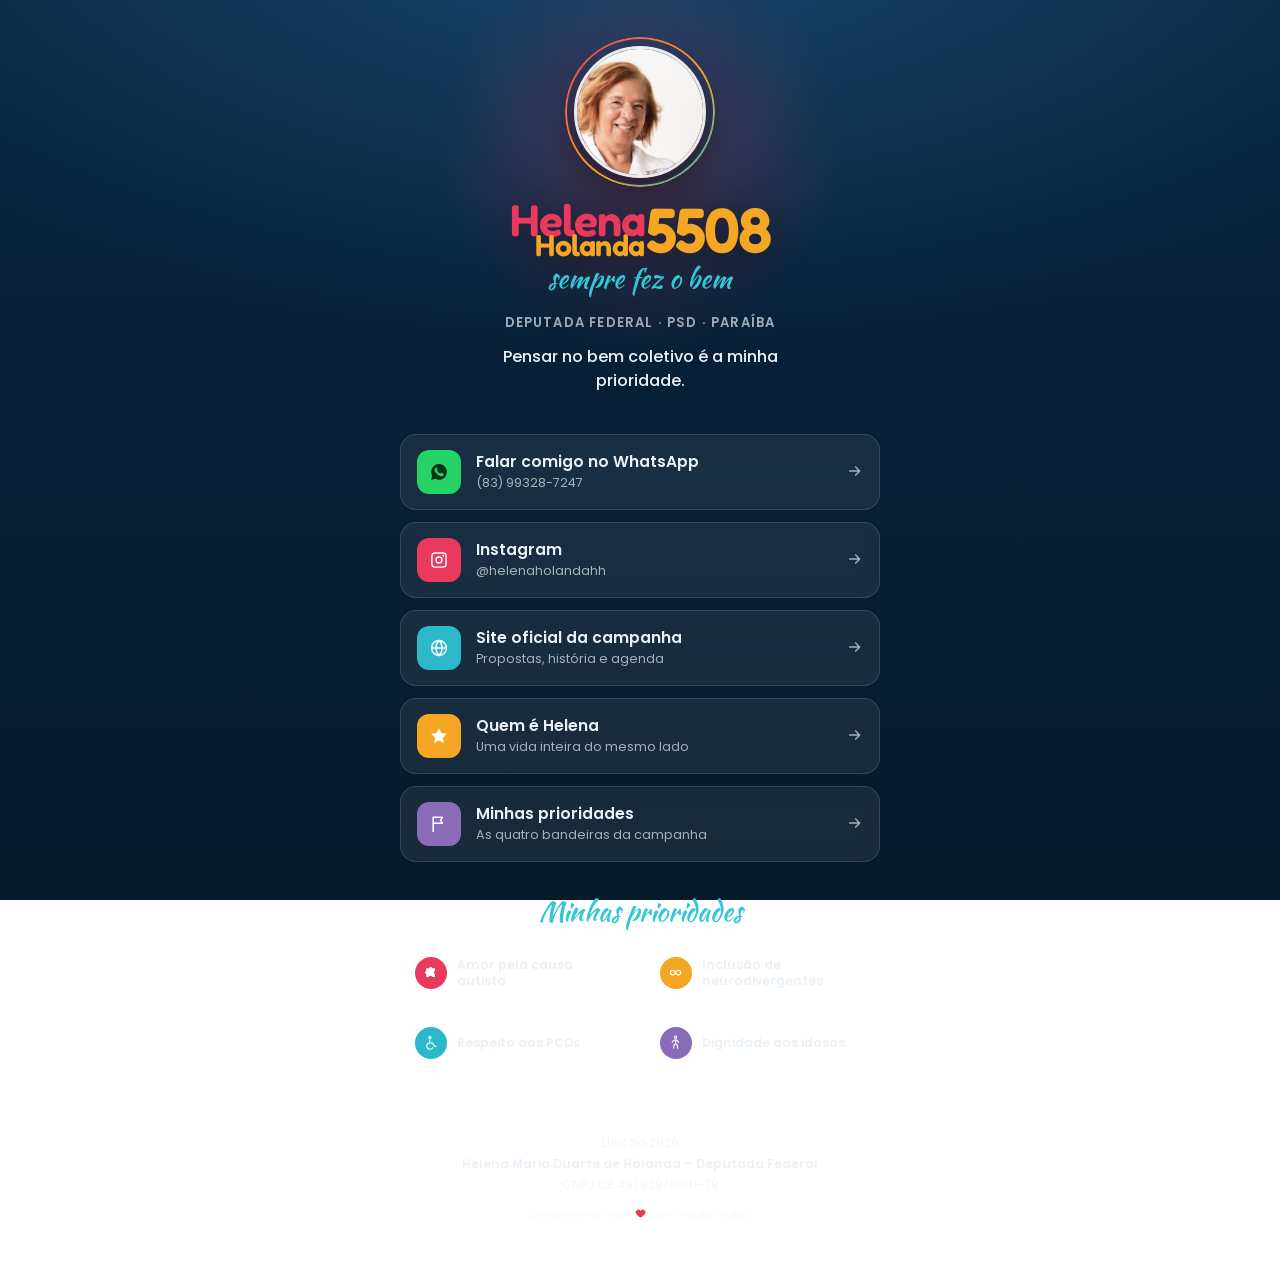
==== index.html @ 1fc752a4 "Biolink de Helena Holanda 5508 Pagina de links para a bio do Instagram, em HTML/CSS/JS puros, sem bu" ====
<!DOCTYPE html>
<html lang="pt-BR">
<head>
<meta charset="UTF-8">
<meta name="viewport" content="width=device-width, initial-scale=1, viewport-fit=cover">
<title>Helena Holanda 5508 — sempre fez o bem</title>
<meta name="description" content="Helena Holanda 5508, Deputada Federal pela Paraíba. Uma vida dedicada à inclusão, aos PCDs, aos idosos e à causa autista.">
<meta name="theme-color" content="#0c2c4a">

<meta property="og:type" content="profile">
<meta property="og:title" content="Helena Holanda 5508 — sempre fez o bem">
<meta property="og:description" content="Deputada Federal · PSD · Paraíba. Fale comigo, conheça minha história e minhas prioridades.">
<meta property="og:image" content="assets/img/og.jpg">

<link rel="icon" href="assets/img/helena-avatar.jpg">
<link rel="preconnect" href="https://fonts.googleapis.com">
<link rel="preconnect" href="https://fonts.gstatic.com" crossorigin>
<link href="https://fonts.googleapis.com/css2?family=Fredoka:wght@500;600;700&family=Kaushan+Script&family=Poppins:wght@300;400;500;600;700;800&display=swap" rel="stylesheet">

<link rel="stylesheet" href="css/main.css">
<link rel="stylesheet" href="css/home.css">
<link rel="stylesheet" href="css/pages.css">
</head>
<body>

<!-- ===================== ÍCONES ===================== -->
<svg xmlns="http://www.w3.org/2000/svg" style="display:none">
  <symbol id="i-whatsapp" viewBox="0 0 24 24"><path fill="currentColor" d="M12.04 2.5c-5.2 0-9.42 4.22-9.42 9.42 0 1.66.44 3.28 1.27 4.71L2.5 21.5l4.99-1.3a9.4 9.4 0 0 0 4.55 1.16h.01c5.2 0 9.42-4.22 9.42-9.42s-4.23-9.44-9.43-9.44Zm5.49 13.3c-.23.65-1.36 1.25-1.87 1.29-.5.05-.96.23-3.25-.68-2.74-1.08-4.47-3.9-4.6-4.08-.14-.18-1.1-1.46-1.1-2.79s.7-1.98.95-2.25c.25-.27.54-.34.72-.34l.52.01c.17 0 .39-.06.61.47l.83 2.02c.07.14.11.3.02.48l-.32.53c-.1.13-.22.27-.09.53.14.25.6 1 1.29 1.62.89.79 1.64 1.04 1.88 1.16.23.13.37.11.5-.07l.72-.84c.16-.22.33-.18.56-.1l2 .95c.23.11.39.17.45.27.05.09.05.58-.18 1.23Z"/></symbol>
  <symbol id="i-instagram" viewBox="0 0 24 24"><path fill="none" stroke="currentColor" stroke-width="1.7" d="M7.2 3.5h9.6a3.7 3.7 0 0 1 3.7 3.7v9.6a3.7 3.7 0 0 1-3.7 3.7H7.2a3.7 3.7 0 0 1-3.7-3.7V7.2a3.7 3.7 0 0 1 3.7-3.7Z"/><circle cx="12" cy="12" r="3.6" fill="none" stroke="currentColor" stroke-width="1.7"/><circle cx="17.1" cy="6.9" r="1.1" fill="currentColor"/></symbol>
  <symbol id="i-globe" viewBox="0 0 24 24"><circle cx="12" cy="12" r="9" fill="none" stroke="currentColor" stroke-width="1.7"/><path fill="none" stroke="currentColor" stroke-width="1.7" d="M3 12h18M12 3c2.5 2.6 3.8 5.7 3.8 9S14.5 18.4 12 21c-2.5-2.6-3.8-5.7-3.8-9S9.5 5.6 12 3Z"/></symbol>
  <symbol id="i-star" viewBox="0 0 24 24"><path fill="currentColor" d="m12 2.6 2.9 5.9 6.5.9-4.7 4.6 1.1 6.4-5.8-3-5.8 3 1.1-6.4L2.6 9.4l6.5-.9L12 2.6Z"/></symbol>
  <symbol id="i-flag" viewBox="0 0 24 24"><path fill="none" stroke="currentColor" stroke-width="1.8" stroke-linecap="round" stroke-linejoin="round" d="M5 21V4m0 0h11l-2 3.5L16 11H5"/></symbol>
  <symbol id="i-heart" viewBox="0 0 24 24"><path fill="currentColor" d="M12 21s-7.5-4.6-9.6-9A5.4 5.4 0 0 1 12 6.4 5.4 5.4 0 0 1 21.6 12c-2.1 4.4-9.6 9-9.6 9z"/></symbol>
  <symbol id="i-puzzle" viewBox="0 0 24 24"><path fill="currentColor" d="M5 5h4.5a2.6 2.6 0 0 1 5 0H19v4.5a2.6 2.6 0 0 0 0 5V19h-4.5a2.6 2.6 0 0 0-5 0H5v-4.5a2.6 2.6 0 0 1 0-5V5Z"/></symbol>
  <symbol id="i-infinity" viewBox="0 0 24 24"><path fill="none" stroke="currentColor" stroke-width="2" stroke-linecap="round" d="M12 12c-1.5-2.5-3-3.5-4.6-3.5a3.5 3.5 0 0 0 0 7c1.6 0 3.1-1 4.6-3.5s3-3.5 4.6-3.5a3.5 3.5 0 0 1 0 7c-1.6 0-3.1-1-4.6-3.5Z"/></symbol>
  <symbol id="i-wheelchair" viewBox="0 0 24 24"><path fill="none" stroke="currentColor" stroke-width="1.8" stroke-linecap="round" stroke-linejoin="round" d="M11 5.6a1.7 1.7 0 1 0 0-3.4 1.7 1.7 0 0 0 0 3.4Zm-.4 2.1v5h4.6l2.6 5.1m-2.4 2.4a5.2 5.2 0 1 1-4.8-8.1M18.6 17.8h2.2"/></symbol>
  <symbol id="i-elderly" viewBox="0 0 24 24"><path fill="none" stroke="currentColor" stroke-width="1.8" stroke-linecap="round" stroke-linejoin="round" d="M12 5.2a1.8 1.8 0 1 0 0-3.6 1.8 1.8 0 0 0 0 3.6Zm-2.3 3.1L12 7.5l2.6 1.2 2.2 3M12 7.5v6.2m0 0-2.4 2.1-.8 5m3.2-7.1 2.6 2.4.7 4.7M6.6 11.4 8 9.2"/></symbol>
  <symbol id="i-arrow" viewBox="0 0 24 24"><path fill="none" stroke="currentColor" stroke-width="2.2" stroke-linecap="round" stroke-linejoin="round" d="M4 12h15m-6-6 6 6-6 6"/></symbol>
  <symbol id="i-back" viewBox="0 0 24 24"><path fill="none" stroke="currentColor" stroke-width="2.2" stroke-linecap="round" stroke-linejoin="round" d="M20 12H5m6-6-6 6 6 6"/></symbol>
  <symbol id="i-share" viewBox="0 0 24 24"><path fill="none" stroke="currentColor" stroke-width="1.8" stroke-linecap="round" stroke-linejoin="round" d="M12 3v13m0-13L8 7m4-4 4 4M5 14v5a2 2 0 0 0 2 2h10a2 2 0 0 0 2-2v-5"/></symbol>
  <symbol id="i-check" viewBox="0 0 24 24"><path fill="none" stroke="currentColor" stroke-width="2.4" stroke-linecap="round" stroke-linejoin="round" d="m5 12.5 4.5 4.5L19 7"/></symbol>
</svg>

<div class="app">

  <!-- ===================== HOME ===================== -->
  <section class="pg is-on" id="home">

    <header class="hero">
      <div class="hero__glow" aria-hidden="true"></div>

      <figure class="avatar">
        <img src="assets/img/helena-avatar.jpg" alt="Helena Holanda" width="640" height="640">
      </figure>

      <div class="marca" aria-label="Helena Holanda 5508 — sempre fez o bem">
        <span class="marca__nome">Helena</span>
        <span class="marca__num">5508</span>
        <span class="marca__sob">Holanda</span>
        <span class="marca__slogan">sempre fez o bem</span>
      </div>

      <p class="hero__cargo" id="hero-cargo"></p>
      <p class="hero__chamada" id="hero-chamada"></p>
    </header>

    <nav class="links" id="links" aria-label="Links principais"></nav>

    <section class="destaque" aria-labelledby="destaque-t">
      <h2 class="destaque__t" id="destaque-t">Minhas prioridades</h2>
      <div class="chips" id="chips"></div>
    </section>

    <footer class="rodape">
      <p class="legal" id="legal"></p>
      <p class="credito">Desenvolvido com <svg class="ic"><use href="#i-heart"></use></svg> para mudar vidas</p>
    </footer>
  </section>

  <!-- ===================== QUEM SOU ===================== -->
  <section class="pg sub" id="page-sobre" hidden>
    <button class="voltar" onclick="back()"><svg class="ic"><use href="#i-back"></use></svg> Voltar</button>

    <header class="sub__topo">
      <span class="sub__selo"><svg class="ic"><use href="#i-star"></use></svg></span>
      <h1>Quem é Helena</h1>
      <p class="sub__lead">Pedagoga, pessoense e fundadora do Centro Helena Holanda. Chegou à política depois de décadas fazendo, na prática, o que faltava.</p>
    </header>

    <div class="sub__corpo">
      <p>Helena Maria Duarte de Holanda passou a vida adulta inteira ao lado de quem o poder público costuma deixar por último: pessoas com deficiência, idosos e famílias que precisam de atenção especial.</p>

      <div class="numeros">
        <div class="num"><b>+20</b><span>anos de Centro Helena Holanda</span></div>
        <div class="num"><b>~5 mil</b><span>atendimentos por mês</span></div>
        <div class="num"><b>300+</b><span>pessoas atendidas</span></div>
      </div>

      <h2>O caminho até aqui</h2>
      <ol class="linha">
        <li><span class="ano">Por volta de 2000</span><h3>Nasce o Centro Helena Holanda</h3><p>Funda o Centro de Atividades Especiais, no bairro dos Estados, para atender pessoas com deficiência, idosos e vítimas de acidentes.</p></li>
        <li><span class="ano">2008</span><h3>Uma sede própria</h3><p>O Centro ganha prédio próprio, erguido com cerca de R$ 550 mil em recursos estaduais.</p></li>
        <li><span class="ano">Fevereiro de 2021</span><h3>Coordenadoria da Pessoa com Deficiência</h3><p>Assume a Coordenadoria Especial da Pessoa com Deficiência de João Pessoa, com foco em acessibilidade, mobilidade, órteses e próteses.</p></li>
        <li><span class="ano">Julho de 2022</span><h3>Vereadora de João Pessoa</h3><p>Assume o mandato na Câmara Municipal e cria o projeto Câmara Acessível.</p></li>
        <li><span class="ano">2026</span><h3>Deputada Federal 5508</h3><p>Pelo PSD, quer levar a Brasília a experiência de quem construiu, com as próprias mãos, o serviço que faltava.</p></li>
      </ol>

      <p class="nota">Informações apuradas em fontes públicas: Prefeitura e Câmara Municipal de João Pessoa, imprensa local e registro de candidatura na Justiça Eleitoral.</p>
    </div>

    <div class="sub__cta" id="cta-sobre"></div>
  </section>

  <!-- ===================== PRIORIDADES ===================== -->
  <section class="pg sub" id="page-prioridades" hidden>
    <button class="voltar" onclick="back()"><svg class="ic"><use href="#i-back"></use></svg> Voltar</button>

    <header class="sub__topo">
      <span class="sub__selo"><svg class="ic"><use href="#i-flag"></use></svg></span>
      <h1>Minhas prioridades</h1>
      <p class="sub__lead">Quatro bandeiras que eu já defendia muito antes de existir campanha.</p>
    </header>

    <div class="sub__corpo" id="prioridades"></div>

    <div class="sub__cta" id="cta-prioridades"></div>
  </section>

  <!-- ===================== CONTATO ===================== -->
  <section class="pg sub" id="page-contato" hidden>
    <button class="voltar" onclick="back()"><svg class="ic"><use href="#i-back"></use></svg> Voltar</button>

    <header class="sub__topo">
      <span class="sub__selo"><svg class="ic"><use href="#i-whatsapp"></use></svg></span>
      <h1>Fale comigo</h1>
      <p class="sub__lead">Leio e respondo pessoalmente sempre que consigo. Sua história vira argumento na hora de defender essas pautas.</p>
    </header>

    <div class="sub__corpo" id="contato"></div>
  </section>

</div>

<script src="data/site.js"></script>
<script src="data/prioridades.js"></script>
<script src="js/app.js"></script>
</body>
</html>
---- css/main.css ----
/* =========================================================
   main.css — tokens, reset e componentes compartilhados
   ========================================================= */

:root{
  /* cores da marca, iguais as do site oficial */
  --pink:#e93a5d;
  --pink-dark:#cf2b4b;
  --orange:#f5a623;
  --teal:#2bb8c9;
  --teal-logo:#35c6d8;
  --purple:#8b6cb8;

  --navy:#0c2c4a;
  --fundo:#08243d;
  --fundo-2:#0f3355;
  --card:rgba(255,255,255,.07);
  --card-borda:rgba(255,255,255,.14);

  --texto:#eaf1f7;
  --texto-2:rgba(234,241,247,.68);

  --largura:520px;
  --raio:16px;
  --raio-sm:12px;
  --ease:cubic-bezier(.22,.61,.36,1);

  --font:'Poppins',system-ui,-apple-system,'Segoe UI',sans-serif;
  --brand:'Fredoka','Poppins',sans-serif;
  --script:'Kaushan Script','Poppins',cursive;
}

*,*::before,*::after{box-sizing:border-box}

body{
  margin:0;
  min-height:100dvh;
  font-family:var(--font);
  font-size:16px;
  line-height:1.6;
  color:var(--texto);
  background:
    radial-gradient(120% 80% at 50% -10%,#17466f 0%,rgba(23,70,111,0) 60%),
    linear-gradient(180deg,var(--fundo) 0%,#061a2c 100%);
  background-attachment:fixed;
  -webkit-font-smoothing:antialiased;
  overflow-x:hidden;
}

img{max-width:100%;display:block}
ul,ol{margin:0;padding:0;list-style:none}
a{color:inherit;text-decoration:none}
p{margin:0 0 1em}
h1,h2,h3{margin:0;line-height:1.2;font-weight:700}
button{font:inherit;color:inherit;background:none;border:0;cursor:pointer}

.ic{
  width:1em;height:1em;
  flex:none;
  fill:currentColor;
  vertical-align:-.12em;
}

.app{
  width:100%;
  max-width:var(--largura);
  margin-inline:auto;
  padding:0 20px calc(40px + env(safe-area-inset-bottom));
}

/* ---------- paginas ---------- */
.pg{display:none;animation:entra .38s var(--ease)}
.pg.is-on{display:block}

@keyframes entra{
  from{opacity:0;transform:translateY(14px)}
  to{opacity:1;transform:none}
}

/* ---------- marca "Helena Holanda 5508" ---------- */
.marca{
  display:inline-grid;
  grid-template-columns:auto auto;
  column-gap:.08em;
  line-height:1;
  font-family:var(--brand);
  font-weight:600;
  font-size:19px;
  white-space:nowrap;
}
.marca__nome{grid-area:1/1;font-size:2.35em;letter-spacing:-.025em;color:var(--pink)}
.marca__sob{
  grid-area:2/1;
  justify-self:start;
  margin:-.44em 0 0 .82em;
  font-size:1.6em;
  letter-spacing:-.025em;
  color:var(--orange);
}
.marca__num{
  grid-area:1/2/3/3;
  align-self:center;
  font-size:3.3em;
  letter-spacing:-.035em;
  color:var(--orange);
}
.marca__slogan{
  grid-area:3/1/4/3;
  justify-self:center;
  margin-top:.16em;
  font-family:var(--script);
  font-weight:400;
  font-size:1.42em;
  color:var(--teal-logo);
}

/* ---------- cores por tema ---------- */
.t-pink{--c:var(--pink)}
.t-orange{--c:var(--orange)}
.t-teal{--c:var(--teal)}
.t-purple{--c:var(--purple)}

/* ---------- botao de voltar ---------- */
.voltar{
  display:inline-flex;
  align-items:center;
  gap:.5em;
  margin:26px 0 18px;
  padding:9px 16px 9px 12px;
  border-radius:999px;
  background:var(--card);
  border:1px solid var(--card-borda);
  font-size:.85rem;
  font-weight:500;
  color:var(--texto);
  transition:background .2s var(--ease),transform .2s var(--ease);
}
.voltar:hover{background:rgba(255,255,255,.13);transform:translateX(-3px)}

/* ---------- botoes ---------- */
.btn{
  display:inline-flex;
  align-items:center;
  justify-content:center;
  gap:.6em;
  width:100%;
  padding:16px 22px;
  border-radius:999px;
  font-size:.95rem;
  font-weight:600;
  line-height:1;
  transition:transform .22s var(--ease),box-shadow .22s var(--ease),background .22s var(--ease);
}
.btn--wa{
  background:#25d366;
  color:#04331a;
  box-shadow:0 12px 28px rgba(37,211,102,.28);
}
.btn--wa:hover{background:#1fbe5b;transform:translateY(-2px)}
.btn--pink{
  background:var(--pink);
  color:#fff;
  box-shadow:0 12px 28px rgba(233,58,93,.32);
}
.btn--pink:hover{background:var(--pink-dark);transform:translateY(-2px)}
.btn--ghost{
  border:1.5px solid var(--card-borda);
  background:var(--card);
  color:var(--texto);
}
.btn--ghost:hover{background:rgba(255,255,255,.14);transform:translateY(-2px)}

@media (prefers-reduced-motion:reduce){
  *,*::before,*::after{
    animation-duration:.01ms!important;
    transition-duration:.01ms!important;
  }
}
---- css/home.css ----
/* =========================================================
   home.css — tela inicial do biolink
   ========================================================= */

/* ---------- topo ---------- */
.hero{
  position:relative;
  padding:46px 0 30px;
  text-align:center;
}
.hero__glow{
  position:absolute;
  top:-60px;left:50%;
  width:420px;height:420px;
  transform:translateX(-50%);
  border-radius:50%;
  background:radial-gradient(circle,rgba(233,58,93,.28) 0%,rgba(233,58,93,0) 68%);
  pointer-events:none;
}

.avatar{
  position:relative;
  width:132px;height:132px;
  margin:0 auto 20px;
}
.avatar img{
  width:100%;height:100%;
  object-fit:cover;
  border-radius:50%;
  border:3px solid rgba(255,255,255,.9);
  box-shadow:0 16px 40px rgba(0,0,0,.42);
}
.avatar::after{
  content:"";
  position:absolute;
  inset:-9px;
  border-radius:50%;
  border:2px solid transparent;
  background:linear-gradient(135deg,var(--pink),var(--orange) 55%,var(--teal)) border-box;
  -webkit-mask:linear-gradient(#000 0 0) padding-box,linear-gradient(#000 0 0);
  -webkit-mask-composite:xor;
          mask-composite:exclude;
}

.hero .marca{filter:drop-shadow(0 6px 20px rgba(0,0,0,.45))}

.hero__cargo{
  margin:20px 0 0;
  font-size:.82rem;
  font-weight:600;
  letter-spacing:.09em;
  text-transform:uppercase;
  color:var(--texto-2);
}
.hero__chamada{
  margin:12px auto 0;
  max-width:30ch;
  font-size:1.02rem;
  font-weight:500;
  line-height:1.5;
  color:var(--texto);
}

/* ---------- lista de links ---------- */
.links{display:grid;gap:12px;margin-top:10px}

.lcard{
  display:flex;
  align-items:center;
  gap:15px;
  width:100%;
  padding:15px 16px;
  text-align:left;   /* os cards internos sao <button> */
  border-radius:var(--raio);
  background:var(--card);
  border:1px solid var(--card-borda);
  backdrop-filter:blur(8px);
  transition:transform .24s var(--ease),background .24s var(--ease),border-color .24s var(--ease);
}
.lcard:hover{
  transform:translateY(-3px);
  background:rgba(255,255,255,.12);
  border-color:rgba(255,255,255,.28);
}

.lcard__ico{
  display:grid;
  place-items:center;
  width:44px;height:44px;
  flex:none;
  border-radius:12px;
  background:var(--c,var(--pink));
  color:#fff;
  font-size:1.25rem;
}
.lcard--wa .lcard__ico{background:#25d366;color:#04331a}

.lcard__txt{display:block;flex:1;min-width:0}
.lcard__t{
  display:block;
  font-size:.97rem;
  font-weight:600;
  line-height:1.3;
}
.lcard__d{
  display:block;
  margin-top:2px;
  font-size:.79rem;
  line-height:1.4;
  color:var(--texto-2);
}
.lcard__seta{
  flex:none;
  font-size:1rem;
  color:var(--texto-2);
  transition:transform .24s var(--ease);
}
.lcard:hover .lcard__seta{transform:translateX(4px)}

/* ---------- prioridades em destaque ---------- */
.destaque{margin-top:34px}
.destaque__t{
  margin-bottom:14px;
  font-family:var(--script);
  font-weight:400;
  font-size:1.7rem;
  color:var(--teal-logo);
  text-align:center;
}

.chips{
  display:grid;
  grid-template-columns:repeat(2,minmax(0,1fr));
  gap:10px;
}
.chip{
  display:flex;
  align-items:center;
  gap:10px;
  padding:13px 14px;
  border-radius:var(--raio-sm);
  background:var(--card);
  border:1px solid var(--card-borda);
  text-align:left;
  transition:transform .22s var(--ease),border-color .22s var(--ease);
}
.chip:hover{transform:translateY(-3px);border-color:var(--c)}
.chip__ico{
  display:grid;
  place-items:center;
  width:32px;height:32px;
  flex:none;
  border-radius:50%;
  background:var(--c);
  color:#fff;
  font-size:.95rem;
}
.chip__t{
  font-size:.78rem;
  font-weight:600;
  line-height:1.25;
}

/* ---------- rodape ---------- */
.rodape{
  margin-top:38px;
  padding-top:22px;
  border-top:1px solid rgba(255,255,255,.12);
  text-align:center;
}
.legal{
  display:grid;
  gap:3px;
  margin:0 0 12px;
  font-size:.76rem;
  line-height:1.5;
  color:var(--texto-2);
}
.legal strong{font-weight:600;color:rgba(234,241,247,.9)}
.credito{
  margin:0;
  font-size:.7rem;
  color:rgba(234,241,247,.38);
}
.credito .ic{color:var(--pink)}

@media (max-width:400px){
  .chips{grid-template-columns:minmax(0,1fr)}
  .avatar{width:112px;height:112px}
  .marca{font-size:17px}
}
---- css/pages.css ----
/* =========================================================
   pages.css — subpaginas (Quem sou, Prioridades, Contato)
   ========================================================= */

.sub__topo{margin-bottom:26px}

.sub__selo{
  display:grid;
  place-items:center;
  width:54px;height:54px;
  margin-bottom:16px;
  border-radius:16px;
  background:linear-gradient(135deg,var(--pink),var(--orange));
  color:#fff;
  font-size:1.4rem;
  box-shadow:0 12px 26px rgba(233,58,93,.3);
}
.sub__topo h1{
  font-size:1.75rem;
  letter-spacing:-.02em;
  color:#fff;
}
.sub__lead{
  margin:10px 0 0;
  font-size:.92rem;
  line-height:1.6;
  color:var(--texto-2);
}

.sub__corpo{font-size:.9rem;line-height:1.7}
.sub__corpo h2{
  margin:32px 0 14px;
  font-size:1.15rem;
  color:#fff;
}
.sub__corpo p{color:var(--texto-2)}

/* ---------- numeros ---------- */
.numeros{
  display:grid;
  grid-template-columns:repeat(3,minmax(0,1fr));
  gap:10px;
  margin:22px 0 6px;
}
.num{
  padding:16px 12px;
  border-radius:var(--raio-sm);
  background:var(--card);
  border:1px solid var(--card-borda);
  text-align:center;
}
.num b{
  display:block;
  font-family:var(--brand);
  font-weight:600;
  font-size:1.35rem;
  line-height:1;
  margin-bottom:.35em;
  color:var(--orange);
}
.num span{
  display:block;
  font-size:.68rem;
  line-height:1.35;
  color:var(--texto-2);
}

/* ---------- linha do tempo ---------- */
.linha{position:relative;padding-left:26px}
.linha::before{
  content:"";
  position:absolute;
  left:4px;top:6px;bottom:10px;
  width:2px;
  border-radius:2px;
  background:linear-gradient(180deg,var(--pink),var(--orange) 50%,var(--teal));
}
.linha li{position:relative;padding-bottom:24px}
.linha li::before{
  content:"";
  position:absolute;
  left:-26px;top:6px;
  width:10px;height:10px;
  border-radius:50%;
  background:var(--pink);
  box-shadow:0 0 0 3px var(--fundo);
}
.linha li:nth-child(3n+2)::before{background:var(--orange)}
.linha li:nth-child(3n)::before{background:var(--teal)}
.linha .ano{
  display:block;
  font-family:var(--brand);
  font-weight:600;
  font-size:.85rem;
  color:var(--orange);
  margin-bottom:.2em;
}
.linha h3{font-size:.95rem;color:#fff;margin-bottom:.25em}
.linha p{margin:0;font-size:.83rem;line-height:1.6}

.nota{
  margin-top:26px;
  padding-top:16px;
  border-top:1px solid rgba(255,255,255,.1);
  font-size:.72rem!important;
  line-height:1.5;
  color:rgba(234,241,247,.42)!important;
}

/* ---------- blocos de prioridade ---------- */
.bloco{
  margin-bottom:16px;
  padding:20px;
  border-radius:var(--raio);
  background:var(--card);
  border:1px solid var(--card-borda);
  border-left:4px solid var(--c);
}
.bloco__topo{
  display:flex;
  align-items:center;
  gap:12px;
  margin-bottom:12px;
}
.bloco__ico{
  display:grid;
  place-items:center;
  width:40px;height:40px;
  flex:none;
  border-radius:50%;
  background:var(--c);
  color:#fff;
  font-size:1.15rem;
}
.bloco__t{
  display:block;
  font-size:1.02rem;
  font-weight:700;
  line-height:1.25;
  color:#fff;
}
.bloco__r{
  display:block;
  margin-top:2px;
  font-size:.78rem;
  color:var(--c);
  font-weight:500;
}
.bloco p{font-size:.85rem;margin-bottom:.9em}
.bloco ul{display:grid;gap:8px;margin-top:14px}
.bloco li{
  display:flex;
  gap:9px;
  font-size:.83rem;
  line-height:1.5;
  color:var(--texto-2);
}
.bloco li .ic{margin-top:.3em;color:var(--c);font-size:.85em}

/* ---------- contato ---------- */
.contato-lista{display:grid;gap:12px;margin-bottom:26px}
.sub__cta{display:grid;gap:10px;margin-top:30px}

@media (max-width:400px){
  .numeros{grid-template-columns:minmax(0,1fr)}
  .sub__topo h1{font-size:1.5rem}
}
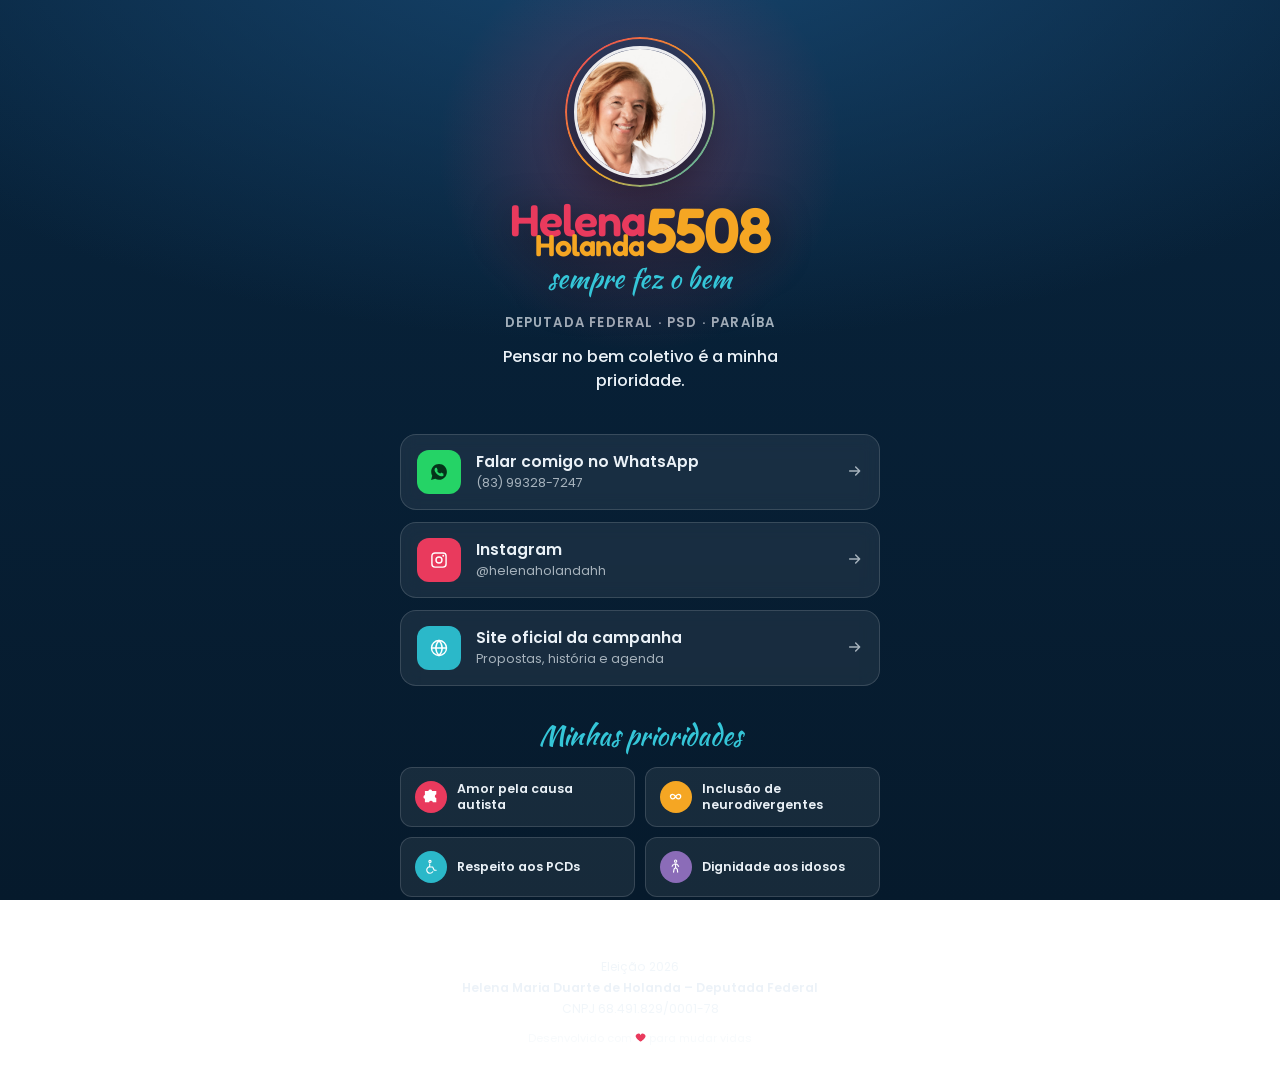
==== commit 1004bc6e: "Redesenha o icone de quebra-cabeca para preencher o viewBox Co-Authored-By: Claude Opus 5 <noreply@a" ====
--- a/index.html
+++ b/index.html
@@ -31,7 +31,7 @@
   <symbol id="i-star" viewBox="0 0 24 24"><path fill="currentColor" d="m12 2.6 2.9 5.9 6.5.9-4.7 4.6 1.1 6.4-5.8-3-5.8 3 1.1-6.4L2.6 9.4l6.5-.9L12 2.6Z"/></symbol>
   <symbol id="i-flag" viewBox="0 0 24 24"><path fill="none" stroke="currentColor" stroke-width="1.8" stroke-linecap="round" stroke-linejoin="round" d="M5 21V4m0 0h11l-2 3.5L16 11H5"/></symbol>
   <symbol id="i-heart" viewBox="0 0 24 24"><path fill="currentColor" d="M12 21s-7.5-4.6-9.6-9A5.4 5.4 0 0 1 12 6.4 5.4 5.4 0 0 1 21.6 12c-2.1 4.4-9.6 9-9.6 9z"/></symbol>
-  <symbol id="i-puzzle" viewBox="0 0 24 24"><path fill="currentColor" d="M5 5h4.5a2.6 2.6 0 0 1 5 0H19v4.5a2.6 2.6 0 0 0 0 5V19h-4.5a2.6 2.6 0 0 0-5 0H5v-4.5a2.6 2.6 0 0 1 0-5V5Z"/></symbol>
+  <symbol id="i-puzzle" viewBox="0 0 24 24"><path fill="currentColor" d="M3 3h5.4a3.1 3.1 0 0 1 6 0H21v5.4a3.1 3.1 0 0 0 0 6V21h-5.4a3.1 3.1 0 0 0-6 0H3v-5.4a3.1 3.1 0 0 1 0-6V3Z"/></symbol>
   <symbol id="i-infinity" viewBox="0 0 24 24"><path fill="none" stroke="currentColor" stroke-width="2" stroke-linecap="round" d="M12 12c-1.5-2.5-3-3.5-4.6-3.5a3.5 3.5 0 0 0 0 7c1.6 0 3.1-1 4.6-3.5s3-3.5 4.6-3.5a3.5 3.5 0 0 1 0 7c-1.6 0-3.1-1-4.6-3.5Z"/></symbol>
   <symbol id="i-wheelchair" viewBox="0 0 24 24"><path fill="none" stroke="currentColor" stroke-width="1.8" stroke-linecap="round" stroke-linejoin="round" d="M11 5.6a1.7 1.7 0 1 0 0-3.4 1.7 1.7 0 0 0 0 3.4Zm-.4 2.1v5h4.6l2.6 5.1m-2.4 2.4a5.2 5.2 0 1 1-4.8-8.1M18.6 17.8h2.2"/></symbol>
   <symbol id="i-elderly" viewBox="0 0 24 24"><path fill="none" stroke="currentColor" stroke-width="1.8" stroke-linecap="round" stroke-linejoin="round" d="M12 5.2a1.8 1.8 0 1 0 0-3.6 1.8 1.8 0 0 0 0 3.6Zm-2.3 3.1L12 7.5l2.6 1.2 2.2 3M12 7.5v6.2m0 0-2.4 2.1-.8 5m3.2-7.1 2.6 2.4.7 4.7M6.6 11.4 8 9.2"/></symbol>
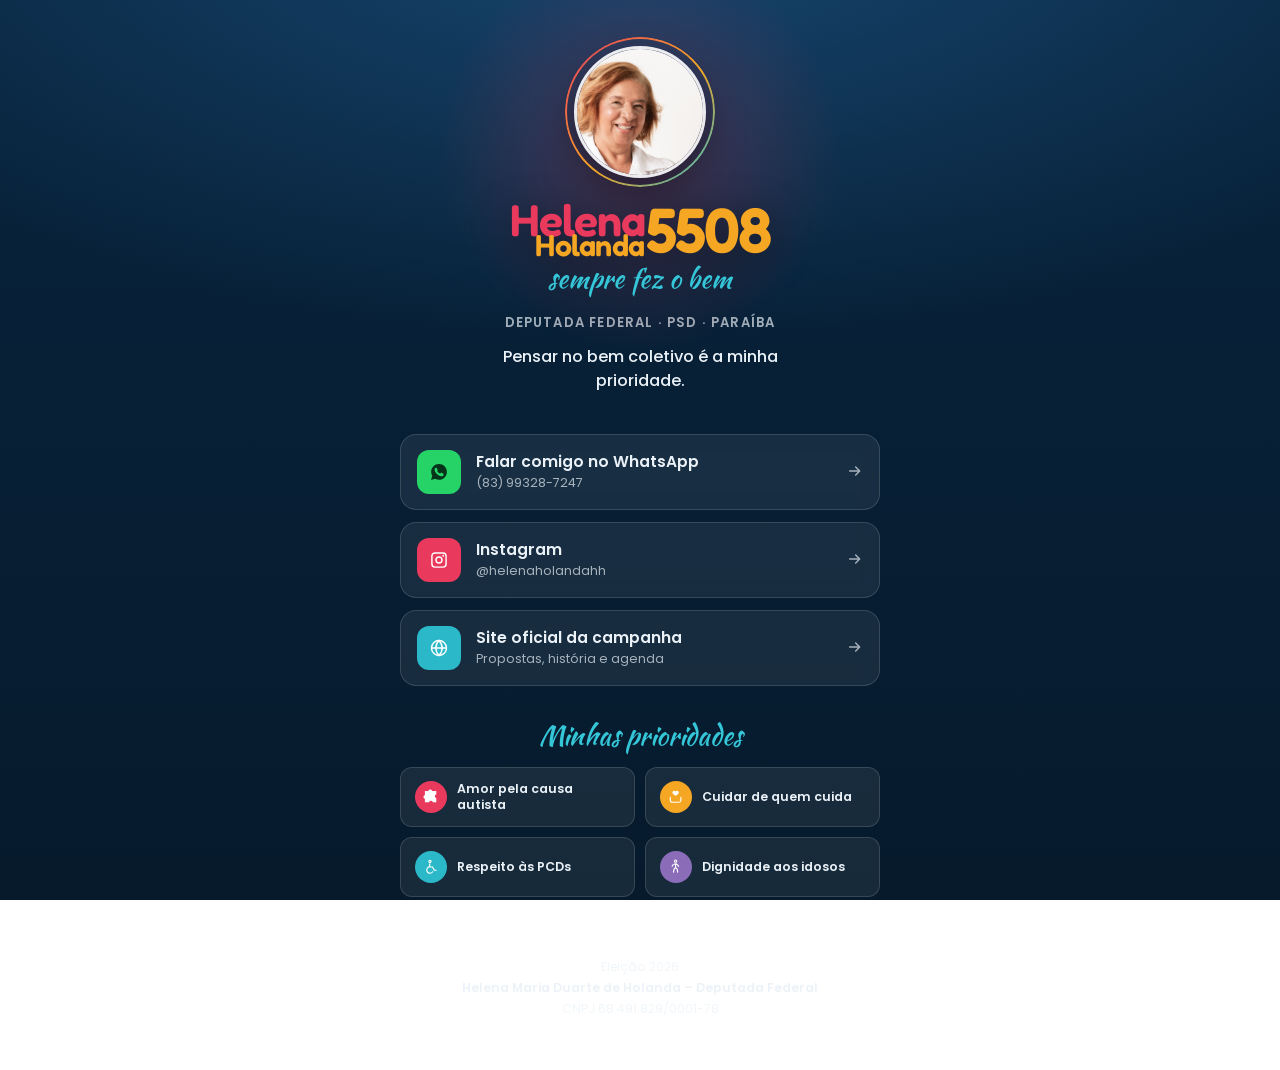
==== commit 4a7d8d43: "Troca a bandeira de neurodivergentes por 'Cuidar de quem cuida' Tambem: 'Respeito aos PCDs' passa a " ====
--- a/index.html
+++ b/index.html
@@ -4,7 +4,7 @@
 <meta charset="UTF-8">
 <meta name="viewport" content="width=device-width, initial-scale=1, viewport-fit=cover">
 <title>Helena Holanda 5508 — sempre fez o bem</title>
-<meta name="description" content="Helena Holanda 5508, Deputada Federal pela Paraíba. Uma vida dedicada à inclusão, aos PCDs, aos idosos e à causa autista.">
+<meta name="description" content="Helena Holanda 5508, Deputada Federal pela Paraíba. Uma vida dedicada à inclusão, às PCDs, aos idosos e à causa autista.">
 <meta name="theme-color" content="#0c2c4a">
 
 <meta property="og:type" content="profile">
@@ -32,7 +32,7 @@
   <symbol id="i-flag" viewBox="0 0 24 24"><path fill="none" stroke="currentColor" stroke-width="1.8" stroke-linecap="round" stroke-linejoin="round" d="M5 21V4m0 0h11l-2 3.5L16 11H5"/></symbol>
   <symbol id="i-heart" viewBox="0 0 24 24"><path fill="currentColor" d="M12 21s-7.5-4.6-9.6-9A5.4 5.4 0 0 1 12 6.4 5.4 5.4 0 0 1 21.6 12c-2.1 4.4-9.6 9-9.6 9z"/></symbol>
   <symbol id="i-puzzle" viewBox="0 0 24 24"><path fill="currentColor" d="M3 3h5.4a3.1 3.1 0 0 1 6 0H21v5.4a3.1 3.1 0 0 0 0 6V21h-5.4a3.1 3.1 0 0 0-6 0H3v-5.4a3.1 3.1 0 0 1 0-6V3Z"/></symbol>
-  <symbol id="i-infinity" viewBox="0 0 24 24"><path fill="none" stroke="currentColor" stroke-width="2" stroke-linecap="round" d="M12 12c-1.5-2.5-3-3.5-4.6-3.5a3.5 3.5 0 0 0 0 7c1.6 0 3.1-1 4.6-3.5s3-3.5 4.6-3.5a3.5 3.5 0 0 1 0 7c-1.6 0-3.1-1-4.6-3.5Z"/></symbol>
+  <symbol id="i-cuidar" viewBox="0 0 24 24"><path fill="currentColor" d="M12 10.9S8.3 8.7 7.3 6.8a2.65 2.65 0 0 1 4.7-2.45 2.65 2.65 0 0 1 4.7 2.45c-1 1.9-4.7 4.1-4.7 4.1Z"/><path fill="none" stroke="currentColor" stroke-width="1.8" stroke-linecap="round" stroke-linejoin="round" d="M3.6 13v4.4A3.6 3.6 0 0 0 7.2 21h9.6a3.6 3.6 0 0 0 3.6-3.6V13"/></symbol>
   <symbol id="i-wheelchair" viewBox="0 0 24 24"><path fill="none" stroke="currentColor" stroke-width="1.8" stroke-linecap="round" stroke-linejoin="round" d="M11 5.6a1.7 1.7 0 1 0 0-3.4 1.7 1.7 0 0 0 0 3.4Zm-.4 2.1v5h4.6l2.6 5.1m-2.4 2.4a5.2 5.2 0 1 1-4.8-8.1M18.6 17.8h2.2"/></symbol>
   <symbol id="i-elderly" viewBox="0 0 24 24"><path fill="none" stroke="currentColor" stroke-width="1.8" stroke-linecap="round" stroke-linejoin="round" d="M12 5.2a1.8 1.8 0 1 0 0-3.6 1.8 1.8 0 0 0 0 3.6Zm-2.3 3.1L12 7.5l2.6 1.2 2.2 3M12 7.5v6.2m0 0-2.4 2.1-.8 5m3.2-7.1 2.6 2.4.7 4.7M6.6 11.4 8 9.2"/></symbol>
   <symbol id="i-arrow" viewBox="0 0 24 24"><path fill="none" stroke="currentColor" stroke-width="2.2" stroke-linecap="round" stroke-linejoin="round" d="M4 12h15m-6-6 6 6-6 6"/></symbol>
@@ -73,7 +73,6 @@
 
     <footer class="rodape">
       <p class="legal" id="legal"></p>
-      <p class="credito">Desenvolvido com <svg class="ic"><use href="#i-heart"></use></svg> para mudar vidas</p>
     </footer>
   </section>
 
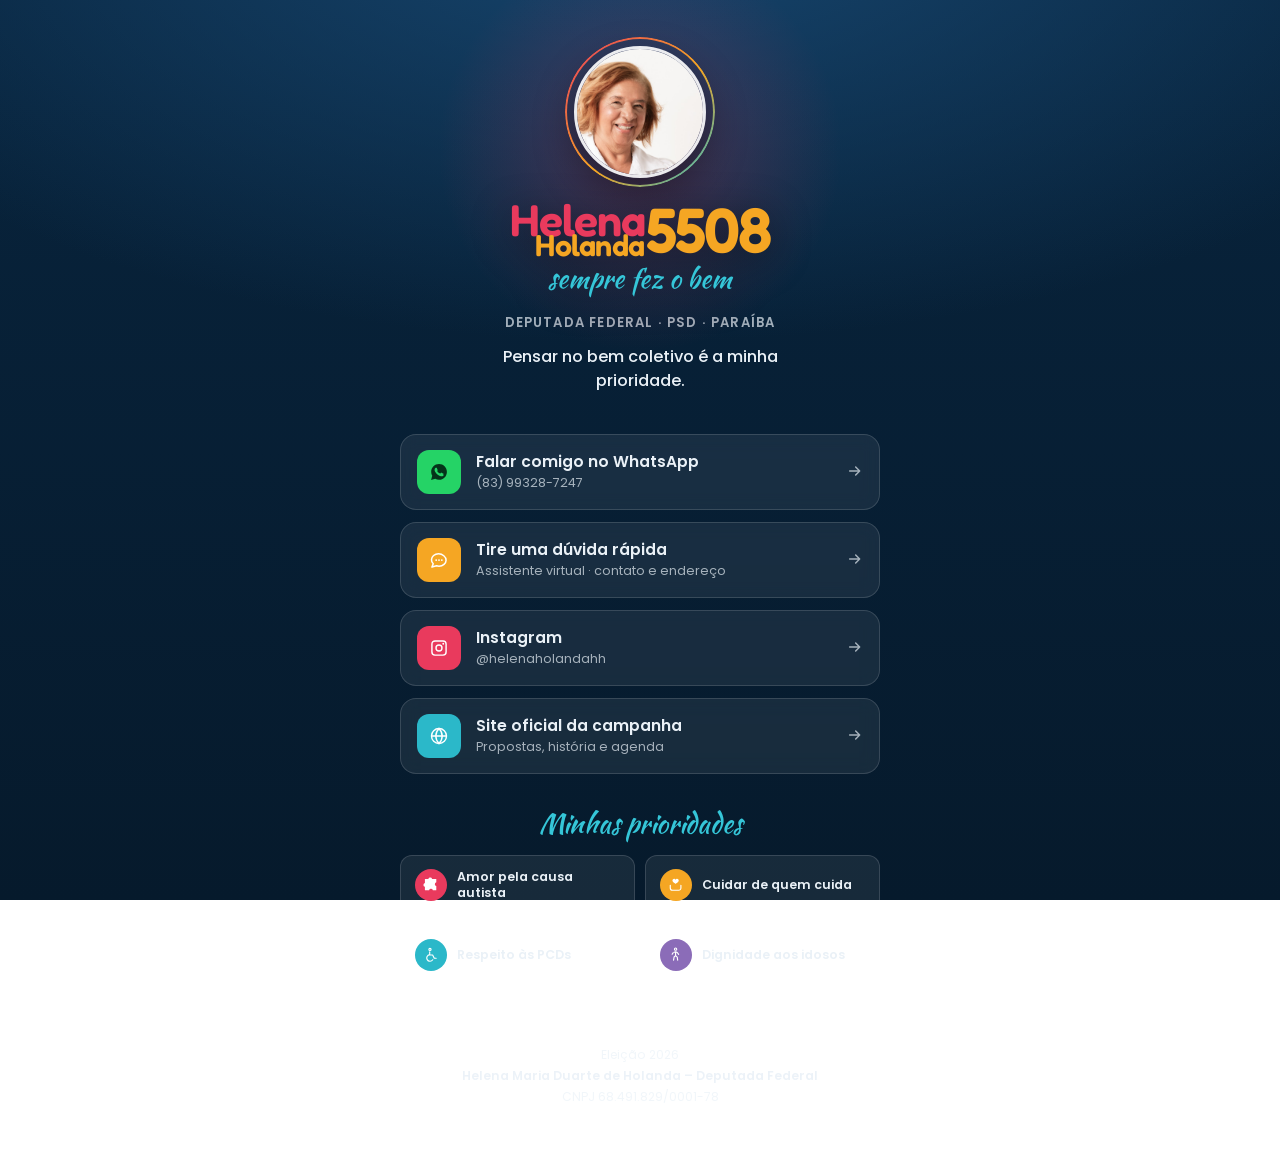
==== commit 2d8ea995: "Adiciona a Lena, assistente virtual do biolink Bot de respostas prontas, sem IA e sem servidor. Ela " ====
--- a/index.html
+++ b/index.html
@@ -20,6 +20,7 @@
 <link rel="stylesheet" href="css/main.css">
 <link rel="stylesheet" href="css/home.css">
 <link rel="stylesheet" href="css/pages.css">
+<link rel="stylesheet" href="css/chat.css">
 </head>
 <body>
 
@@ -39,6 +40,8 @@
   <symbol id="i-back" viewBox="0 0 24 24"><path fill="none" stroke="currentColor" stroke-width="2.2" stroke-linecap="round" stroke-linejoin="round" d="M20 12H5m6-6-6 6 6 6"/></symbol>
   <symbol id="i-share" viewBox="0 0 24 24"><path fill="none" stroke="currentColor" stroke-width="1.8" stroke-linecap="round" stroke-linejoin="round" d="M12 3v13m0-13L8 7m4-4 4 4M5 14v5a2 2 0 0 0 2 2h10a2 2 0 0 0 2-2v-5"/></symbol>
   <symbol id="i-check" viewBox="0 0 24 24"><path fill="none" stroke="currentColor" stroke-width="2.4" stroke-linecap="round" stroke-linejoin="round" d="m5 12.5 4.5 4.5L19 7"/></symbol>
+  <symbol id="i-chat" viewBox="0 0 24 24"><path fill="none" stroke="currentColor" stroke-width="1.8" stroke-linecap="round" stroke-linejoin="round" d="M20.5 12.2c0 4-3.8 7.2-8.5 7.2-1 0-2-.15-2.9-.42L3.5 20.5l1.6-3.9a6.9 6.9 0 0 1-2.1-4.9c0-4 3.8-7.2 8.5-7.2s9 3.7 9 7.7Z"/><circle cx="8.6" cy="12.1" r="1.1" fill="currentColor"/><circle cx="12" cy="12.1" r="1.1" fill="currentColor"/><circle cx="15.4" cy="12.1" r="1.1" fill="currentColor"/></symbol>
+  <symbol id="i-pin" viewBox="0 0 24 24"><path fill="none" stroke="currentColor" stroke-width="1.8" stroke-linecap="round" stroke-linejoin="round" d="M12 21.5s7-5.9 7-11.2a7 7 0 1 0-14 0c0 5.3 7 11.2 7 11.2Z"/><circle cx="12" cy="10.1" r="2.6" fill="none" stroke="currentColor" stroke-width="1.8"/></symbol>
 </svg>
 
 <div class="app">
@@ -83,7 +86,7 @@
     <header class="sub__topo">
       <span class="sub__selo"><svg class="ic"><use href="#i-star"></use></svg></span>
       <h1>Quem é Helena</h1>
-      <p class="sub__lead">Pedagoga, pessoense e fundadora do Centro Helena Holanda. Chegou à política depois de décadas fazendo, na prática, o que faltava.</p>
+      <p class="sub__lead">Educadora física, pessoense e fundadora do Centro Helena Holanda. Chegou à política depois de décadas fazendo, na prática, o que faltava.</p>
     </header>
 
     <div class="sub__corpo">
@@ -138,10 +141,28 @@
     <div class="sub__corpo" id="contato"></div>
   </section>
 
+  <!-- ===================== ASSISTENTE ===================== -->
+  <section class="pg sub" id="page-chat" hidden>
+    <button class="voltar" onclick="back()"><svg class="ic"><use href="#i-back"></use></svg> Voltar</button>
+
+    <header class="sub__topo">
+      <span class="sub__selo"><svg class="ic"><use href="#i-chat"></use></svg></span>
+      <h1>Fale com a Lena</h1>
+      <p class="sub__lead"><span class="chat-on" aria-hidden="true"></span>Assistente virtual. Ela passa o contato da Helena e diz onde fica o Centro Helena Holanda.</p>
+    </header>
+
+    <div class="chat-area" id="chat-area" aria-live="polite"></div>
+
+    <p class="chat-aviso">A Lena é um atendimento automático, com respostas prontas. Para falar com a Helena e a equipe, use o WhatsApp.</p>
+  </section>
+
 </div>
 
 <script src="data/site.js"></script>
 <script src="data/prioridades.js"></script>
+<script src="chatbot/config.js"></script>
+<script src="chatbot/flows.js"></script>
+<script src="chatbot/engine.js"></script>
 <script src="js/app.js"></script>
 </body>
 </html>
--- a/css/chat.css
+++ b/css/chat.css
@@ -0,0 +1,136 @@
+/* =========================================================
+   chat.css — tela da assistente virtual
+   ========================================================= */
+
+.chat-area{
+  display:grid;
+  justify-items:start;
+  gap:4px;
+  min-height:40vh;
+  margin-top:4px;
+}
+
+/* ---------- baloes ---------- */
+.bal{
+  max-width:88%;
+  padding:12px 15px;
+  border-radius:var(--raio);
+  font-size:.88rem;
+  line-height:1.6;
+  animation:balao .3s var(--ease) both;
+}
+@keyframes balao{
+  from{opacity:0;transform:translateY(10px)}
+  to{opacity:1;transform:none}
+}
+
+.bal--lena{
+  display:flex;
+  align-items:flex-start;
+  gap:10px;
+  border-radius:6px var(--raio) var(--raio) var(--raio);
+  background:var(--card);
+  border:1px solid var(--card-borda);
+  color:var(--texto-2);
+}
+.bal--lena strong{color:#fff;font-weight:600}
+
+.bal--eu{
+  justify-self:end;
+  border-radius:var(--raio) 6px var(--raio) var(--raio);
+  background:var(--pink);
+  color:#fff;
+  font-weight:500;
+}
+
+.bal__ava{
+  display:grid;
+  place-items:center;
+  width:26px;height:26px;
+  flex:none;
+  margin-top:-1px;
+  border-radius:50%;
+  background:linear-gradient(135deg,var(--pink),var(--orange));
+  font-family:var(--brand);
+  font-weight:600;
+  font-size:.8rem;
+  color:#fff;
+}
+.bal__txt{flex:1;min-width:0}
+
+/* ---------- "digitando..." ---------- */
+.bal--digitando{align-items:center;padding:14px 15px}
+.bal--digitando span:not(.bal__ava){
+  width:6px;height:6px;
+  border-radius:50%;
+  background:var(--texto-2);
+  animation:pisca 1.2s infinite;
+}
+.bal--digitando span:nth-of-type(2){animation-delay:.18s}
+.bal--digitando span:nth-of-type(3){animation-delay:.36s}
+@keyframes pisca{
+  0%,60%,100%{opacity:.25;transform:translateY(0)}
+  30%{opacity:1;transform:translateY(-3px)}
+}
+
+/* ---------- respostas rapidas ---------- */
+.chat-chips{
+  justify-self:end;
+  display:flex;
+  flex-wrap:wrap;
+  justify-content:flex-end;
+  gap:8px;
+  width:100%;
+  padding:6px 0 14px;
+  transition:opacity .25s var(--ease);
+}
+.chat-chips.is-off{opacity:.3;pointer-events:none}
+
+.chat-chip{
+  padding:9px 15px;
+  border-radius:999px;
+  background:var(--card);
+  border:1.5px solid var(--card-borda);
+  font-size:.8rem;
+  font-weight:500;
+  line-height:1.2;
+  color:var(--texto);
+  transition:transform .2s var(--ease),background .2s var(--ease),border-color .2s var(--ease);
+}
+.chat-chip:hover{
+  transform:translateY(-2px);
+  background:rgba(255,255,255,.14);
+  border-color:rgba(255,255,255,.3);
+}
+.chat-chip--wa{
+  background:rgba(37,211,102,.14);
+  border-color:rgba(37,211,102,.5);
+  color:#5df09a;
+}
+.chat-chip--wa:hover{background:rgba(37,211,102,.24);border-color:#25d366}
+.chat-chip--voltar{opacity:.6;font-weight:400}
+
+/* ---------- aviso de rodape ---------- */
+.chat-aviso{
+  margin-top:22px;
+  padding-top:16px;
+  border-top:1px solid rgba(255,255,255,.1);
+  font-size:.72rem;
+  line-height:1.5;
+  color:rgba(234,241,247,.42);
+}
+
+/* ---------- pontinho de "online" ---------- */
+.chat-on{
+  display:inline-block;
+  width:8px;height:8px;
+  margin-right:.45em;
+  border-radius:50%;
+  background:#25d366;
+  vertical-align:.05em;
+  animation:pulso 1.9s infinite;
+}
+@keyframes pulso{
+  0%,100%{opacity:1}
+  50%{opacity:.3}
+}
